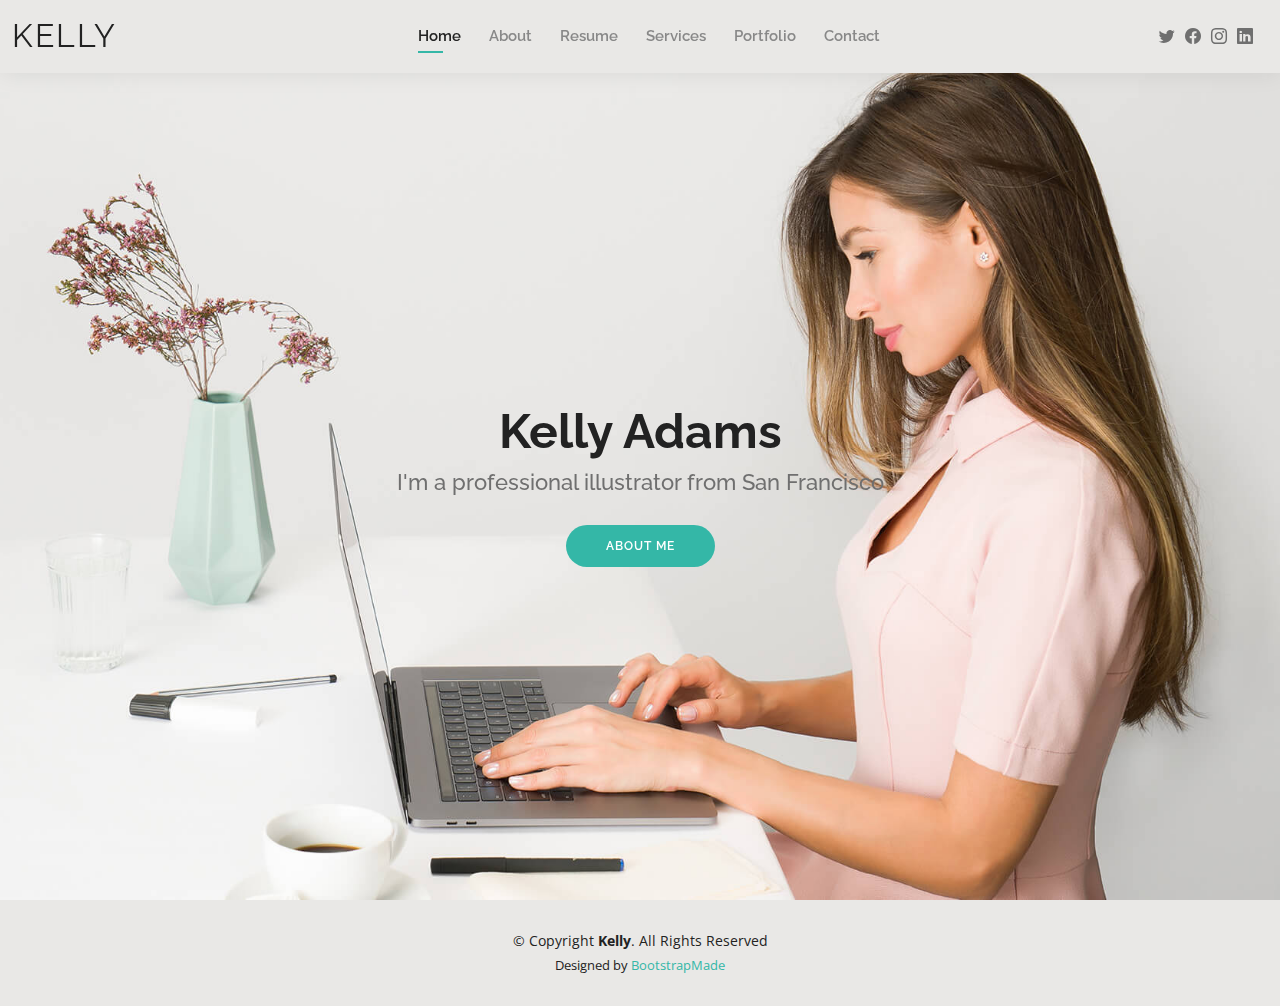
==== Static Site/index.html @ 9e60107a "First Commit" ====
<!DOCTYPE html>
<html lang="en">

<head>
  <meta charset="utf-8">
  <meta content="width=device-width, initial-scale=1.0" name="viewport">

  <title>Kelly Bootstrap Template - Index</title>
  <meta content="" name="description">
  <meta content="" name="keywords">

  <!-- Favicons -->
  <link href="assets/img/favicon.png" rel="icon">
  <link href="assets/img/apple-touch-icon.png" rel="apple-touch-icon">

  <!-- Google Fonts -->
  <link href="https://fonts.googleapis.com/css?family=Open+Sans:300,300i,400,400i,600,600i,700,700i|Raleway:300,300i,400,400i,500,500i,600,600i,700,700i|Poppins:300,300i,400,400i,500,500i,600,600i,700,700i" rel="stylesheet">

  <!-- Vendor CSS Files -->
  <link href="assets/vendor/aos/aos.css" rel="stylesheet">
  <link href="assets/vendor/bootstrap/css/bootstrap.min.css" rel="stylesheet">
  <link href="assets/vendor/bootstrap-icons/bootstrap-icons.css" rel="stylesheet">
  <link href="assets/vendor/boxicons/css/boxicons.min.css" rel="stylesheet">
  <link href="assets/vendor/glightbox/css/glightbox.min.css" rel="stylesheet">
  <link href="assets/vendor/swiper/swiper-bundle.min.css" rel="stylesheet">

  <!-- Template Main CSS File -->
  <link href="assets/css/style.css" rel="stylesheet">

  <!-- =======================================================
  * Template Name: Kelly
  * Updated: Mar 10 2023 with Bootstrap v5.2.3
  * Template URL: https://bootstrapmade.com/kelly-free-bootstrap-cv-resume-html-template/
  * Author: BootstrapMade.com
  * License: https://bootstrapmade.com/license/
  ======================================================== -->
</head>

<body>

  <!-- ======= Header ======= -->
  <header id="header" class="fixed-top">
    <div class="container-fluid d-flex justify-content-between align-items-center">

      <h1 class="logo me-auto me-lg-0"><a href="index.html">Kelly</a></h1>
      <!-- Uncomment below if you prefer to use an image logo -->
      <!-- <a href="index.html" class="logo"><img src="assets/img/logo.png" alt="" class="img-fluid"></a>-->

      <nav id="navbar" class="navbar order-last order-lg-0">
        <ul>
          <li><a class="active" href="index.html">Home</a></li>
          <li><a href="about.html">About</a></li>
          <li><a href="resume.html">Resume</a></li>
          <li><a href="services.html">Services</a></li>
          <li><a href="portfolio.html">Portfolio</a></li>
          <li><a href="contact.html">Contact</a></li>
        </ul>
        <i class="bi bi-list mobile-nav-toggle"></i>
      </nav><!-- .navbar -->

      <div class="header-social-links">
        <a href="#" class="twitter"><i class="bi bi-twitter"></i></a>
        <a href="#" class="facebook"><i class="bi bi-facebook"></i></a>
        <a href="#" class="instagram"><i class="bi bi-instagram"></i></a>
        <a href="#" class="linkedin"><i class="bi bi-linkedin"></i></i></a>
      </div>

    </div>

  </header><!-- End Header -->

  <!-- ======= Hero Section ======= -->
  <section id="hero" class="d-flex align-items-center">
    <div class="container d-flex flex-column align-items-center" data-aos="zoom-in" data-aos-delay="100">
      <h1>Kelly Adams</h1>
      <h2>I'm a professional illustrator from San Francisco</h2>
      <a href="about.html" class="btn-about">About Me</a>
    </div>
  </section><!-- End Hero -->

  <!-- ======= Footer ======= -->
  <footer id="footer">
    <div class="container">
      <div class="copyright">
        &copy; Copyright <strong><span>Kelly</span></strong>. All Rights Reserved
      </div>
      <div class="credits">
        <!-- All the links in the footer should remain intact. -->
        <!-- You can delete the links only if you purchased the pro version. -->
        <!-- Licensing information: https://bootstrapmade.com/license/ -->
        <!-- Purchase the pro version with working PHP/AJAX contact form: https://bootstrapmade.com/kelly-free-bootstrap-cv-resume-html-template/ -->
        Designed by <a href="https://bootstrapmade.com/">BootstrapMade</a>
      </div>
    </div>
  </footer><!-- End  Footer -->

  <div id="preloader"></div>
  <a href="#" class="back-to-top d-flex align-items-center justify-content-center"><i class="bi bi-arrow-up-short"></i></a>

  <!-- Vendor JS Files -->
  <script src="assets/vendor/purecounter/purecounter_vanilla.js"></script>
  <script src="assets/vendor/aos/aos.js"></script>
  <script src="assets/vendor/bootstrap/js/bootstrap.bundle.min.js"></script>
  <script src="assets/vendor/glightbox/js/glightbox.min.js"></script>
  <script src="assets/vendor/isotope-layout/isotope.pkgd.min.js"></script>
  <script src="assets/vendor/swiper/swiper-bundle.min.js"></script>
  <script src="assets/vendor/waypoints/noframework.waypoints.js"></script>
  <script src="assets/vendor/php-email-form/validate.js"></script>

  <!-- Template Main JS File -->
  <script src="assets/js/main.js"></script>

</body>

</html>
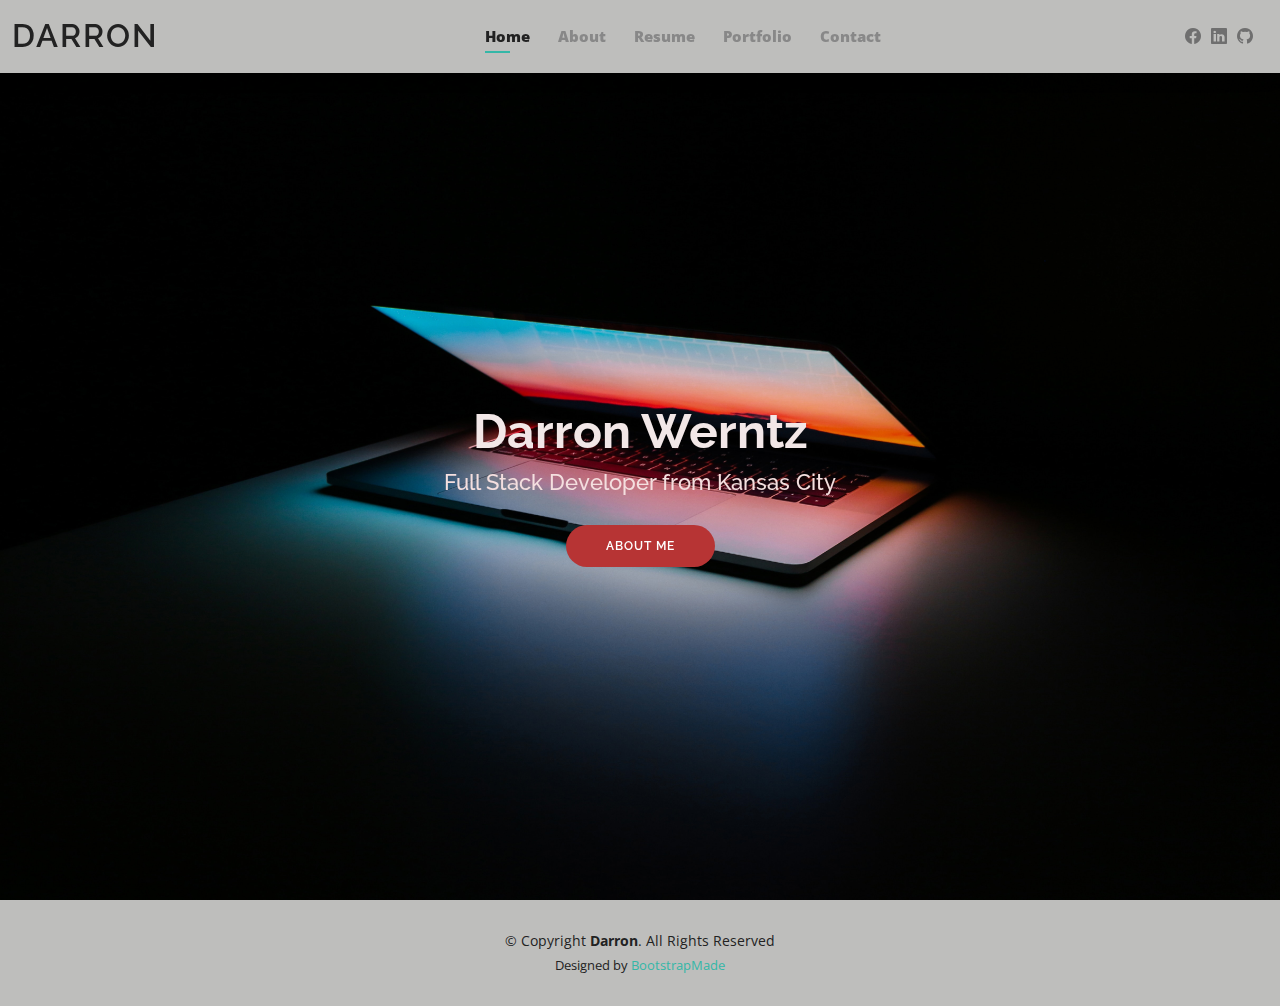
==== commit 36b5d2d9: "First Edit" ====
--- a/Static Site/index.html
+++ b/Static Site/index.html
@@ -5,12 +5,12 @@
   <meta charset="utf-8">
   <meta content="width=device-width, initial-scale=1.0" name="viewport">
 
-  <title>Kelly Bootstrap Template - Index</title>
+  <title>Darron Werntz - Index</title>
   <meta content="" name="description">
   <meta content="" name="keywords">
 
   <!-- Favicons -->
-  <link href="assets/img/favicon.png" rel="icon">
+  <!-- <link href="assets/img/favicon.png" rel="icon"> -->
   <link href="assets/img/apple-touch-icon.png" rel="apple-touch-icon">
 
   <!-- Google Fonts -->
@@ -42,7 +42,7 @@
   <header id="header" class="fixed-top">
     <div class="container-fluid d-flex justify-content-between align-items-center">
 
-      <h1 class="logo me-auto me-lg-0"><a href="index.html">Kelly</a></h1>
+      <h1 class="logo me-auto me-lg-0"><a href="index.html">Darron</a></h1>
       <!-- Uncomment below if you prefer to use an image logo -->
       <!-- <a href="index.html" class="logo"><img src="assets/img/logo.png" alt="" class="img-fluid"></a>-->
 
@@ -51,7 +51,7 @@
           <li><a class="active" href="index.html">Home</a></li>
           <li><a href="about.html">About</a></li>
           <li><a href="resume.html">Resume</a></li>
-          <li><a href="services.html">Services</a></li>
+          <!-- <li><a href="services.html">Services</a></li> -->
           <li><a href="portfolio.html">Portfolio</a></li>
           <li><a href="contact.html">Contact</a></li>
         </ul>
@@ -59,10 +59,11 @@
       </nav><!-- .navbar -->
 
       <div class="header-social-links">
-        <a href="#" class="twitter"><i class="bi bi-twitter"></i></a>
+        <!-- <a href="#" class="twitter"><i class="bi bi-twitter"></i></a> -->
         <a href="#" class="facebook"><i class="bi bi-facebook"></i></a>
-        <a href="#" class="instagram"><i class="bi bi-instagram"></i></a>
+        <!-- <a href="#" class="instagram"><i class="bi bi-instagram"></i></a> -->
         <a href="#" class="linkedin"><i class="bi bi-linkedin"></i></i></a>
+        <a href="#" class="github"><i class="bi bi-github"></i></a>
       </div>
 
     </div>
@@ -72,8 +73,8 @@
   <!-- ======= Hero Section ======= -->
   <section id="hero" class="d-flex align-items-center">
     <div class="container d-flex flex-column align-items-center" data-aos="zoom-in" data-aos-delay="100">
-      <h1>Kelly Adams</h1>
-      <h2>I'm a professional illustrator from San Francisco</h2>
+      <h1>Darron Werntz</h1>
+      <h2>Full Stack Developer from Kansas City</h2>
       <a href="about.html" class="btn-about">About Me</a>
     </div>
   </section><!-- End Hero -->
@@ -82,7 +83,7 @@
   <footer id="footer">
     <div class="container">
       <div class="copyright">
-        &copy; Copyright <strong><span>Kelly</span></strong>. All Rights Reserved
+        &copy; Copyright <strong><span>Darron</span></strong>. All Rights Reserved
       </div>
       <div class="credits">
         <!-- All the links in the footer should remain intact. -->
--- a/Static Site/assets/css/style.css
+++ b/Static Site/assets/css/style.css
@@ -62,7 +62,7 @@
   position: fixed;
   top: calc(50% - 30px);
   left: calc(50% - 30px);
-  border: 6px solid #34b7a7;
+  border: 6px solid #b77834;
   border-top-color: #dcf5f2;
   border-radius: 50%;
   width: 60px;
@@ -117,7 +117,7 @@
 # Header
 --------------------------------------------------------------*/
 #header {
-  background: #e9e8e6;
+  background: #bebebc;
   box-shadow: 0px 0px 25px 0 rgba(0, 0, 0, 0.08);
   z-index: 997;
   padding: 15px 0;
@@ -128,7 +128,7 @@
   margin: 0;
   padding: 0;
   line-height: 1;
-  font-weight: 400;
+  font-weight: 600;
   letter-spacing: 2px;
   text-transform: uppercase;
 }
@@ -195,9 +195,9 @@
   display: flex;
   align-items: center;
   justify-content: space-between;
-  font-family: "Raleway", sans-serif;
+  font-family: "Open Sans", sans-serif;
   font-size: 15px;
-  font-weight: 600;
+  font-weight: 900;
   color: #888888;
   white-space: nowrap;
   transition: 0.3s;
@@ -421,7 +421,7 @@
 #hero {
   width: 100%;
   height: 100vh;
-  background: url("../img/hero-bg.jpg") top right;
+  background: url("../img/laptop.jpg") center;
   background-size: cover;
 }
 
@@ -441,11 +441,11 @@
   font-size: 48px;
   font-weight: 700;
   line-height: 56px;
-  color: #222222;
+  color: #f2e7e7;
 }
 
 #hero h2 {
-  color: #6f6f6f;
+  color: #f4dfdf;
   margin: 10px 0 0 0;
   font-size: 22px;
 }
@@ -462,11 +462,11 @@
   transition: 0.5s;
   margin-top: 30px;
   color: #fff;
-  background: #34b7a7;
+  background: #b73434;
 }
 
 #hero .btn-about:hover {
-  background: #3dc8b7;
+  background: #f7634d;
 }
 
 @media (min-width: 1024px) {
@@ -1272,7 +1272,7 @@
 # Footer
 --------------------------------------------------------------*/
 #footer {
-  background: #e9e8e6;
+  background: #bebebc;
   padding: 30px 0;
   color: #222222;
   font-size: 14px;
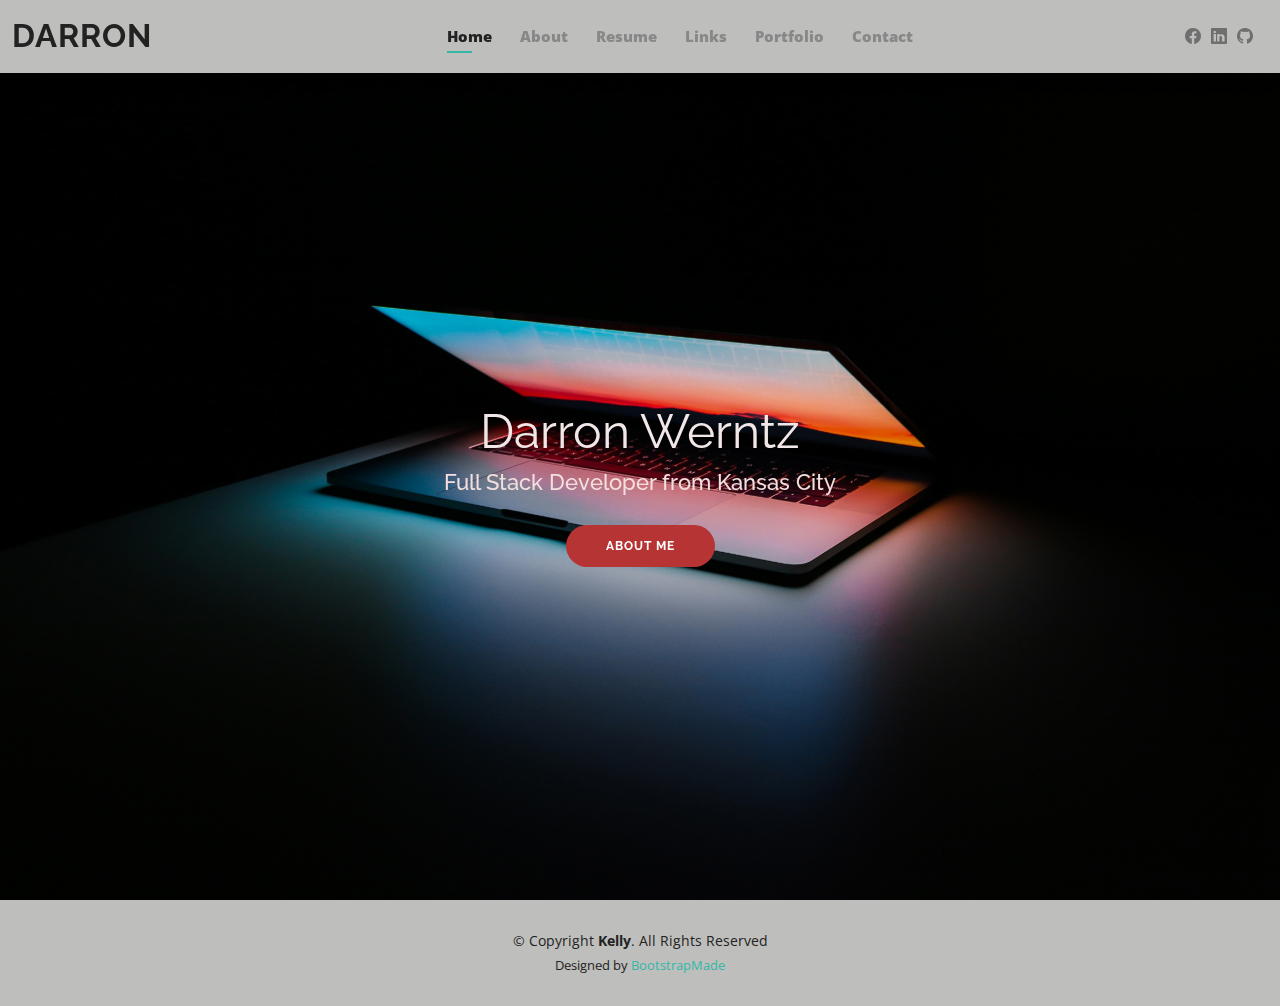
==== commit 1811bae0: "Changes to Index and About" ====
--- a/Static Site/index.html
+++ b/Static Site/index.html
@@ -10,7 +10,7 @@
   <meta content="" name="keywords">
 
   <!-- Favicons -->
-  <!-- <link href="assets/img/favicon.png" rel="icon"> -->
+  <link href="assets/img/favicon32.png" rel="icon">
   <link href="assets/img/apple-touch-icon.png" rel="apple-touch-icon">
 
   <!-- Google Fonts -->
@@ -43,15 +43,13 @@
     <div class="container-fluid d-flex justify-content-between align-items-center">
 
       <h1 class="logo me-auto me-lg-0"><a href="index.html">Darron</a></h1>
-      <!-- Uncomment below if you prefer to use an image logo -->
-      <!-- <a href="index.html" class="logo"><img src="assets/img/logo.png" alt="" class="img-fluid"></a>-->
 
       <nav id="navbar" class="navbar order-last order-lg-0">
         <ul>
           <li><a class="active" href="index.html">Home</a></li>
           <li><a href="about.html">About</a></li>
           <li><a href="resume.html">Resume</a></li>
-          <!-- <li><a href="services.html">Services</a></li> -->
+          <li><a href="links.html">Links</a></li>
           <li><a href="portfolio.html">Portfolio</a></li>
           <li><a href="contact.html">Contact</a></li>
         </ul>
@@ -59,9 +57,7 @@
       </nav><!-- .navbar -->
 
       <div class="header-social-links">
-        <!-- <a href="#" class="twitter"><i class="bi bi-twitter"></i></a> -->
         <a href="#" class="facebook"><i class="bi bi-facebook"></i></a>
-        <!-- <a href="#" class="instagram"><i class="bi bi-instagram"></i></a> -->
         <a href="#" class="linkedin"><i class="bi bi-linkedin"></i></i></a>
         <a href="#" class="github"><i class="bi bi-github"></i></a>
       </div>
@@ -83,7 +79,7 @@
   <footer id="footer">
     <div class="container">
       <div class="copyright">
-        &copy; Copyright <strong><span>Darron</span></strong>. All Rights Reserved
+        &copy; Copyright <strong><span>Kelly</span></strong>. All Rights Reserved
       </div>
       <div class="credits">
         <!-- All the links in the footer should remain intact. -->
--- a/Static Site/assets/css/style.css
+++ b/Static Site/assets/css/style.css
@@ -128,8 +128,8 @@
   margin: 0;
   padding: 0;
   line-height: 1;
-  font-weight: 600;
-  letter-spacing: 2px;
+  font-weight: Bold;
+  letter-spacing: 1px;
   text-transform: uppercase;
 }
 
@@ -439,7 +439,7 @@
 #hero h1 {
   margin: 0;
   font-size: 48px;
-  font-weight: 700;
+  font-weight: 400;
   line-height: 56px;
   color: #f2e7e7;
 }
@@ -453,7 +453,7 @@
 #hero .btn-about {
   font-family: "Raleway", sans-serif;
   text-transform: uppercase;
-  font-weight: 600;
+  font-weight: Bold;
   font-size: 12px;
   letter-spacing: 1px;
   display: inline-block;
@@ -604,6 +604,7 @@
   padding: 0;
 }
 
+
 .about .content ul li {
   padding-bottom: 10px;
 }
@@ -618,140 +619,6 @@
   margin-bottom: 0;
 }
 
-/*--------------------------------------------------------------
-# Skills
---------------------------------------------------------------*/
-.skills .progress {
-  height: 60px;
-  display: block;
-  background: none;
-  border-radius: 0;
-}
-
-.skills .progress .skill {
-  padding: 10px 0;
-  margin: 0 0 6px 0;
-  text-transform: uppercase;
-  display: block;
-  font-weight: 600;
-  font-family: "Poppins", sans-serif;
-  color: #222222;
-}
-
-.skills .progress .skill .val {
-  float: right;
-  font-style: normal;
-}
-
-.skills .progress-bar-wrap {
-  background: #f3f3f3;
-}
-
-.skills .progress-bar {
-  width: 1px;
-  height: 10px;
-  transition: 0.9s;
-  background-color: #34b7a7;
-}
-
-/*--------------------------------------------------------------
-# Facts
---------------------------------------------------------------*/
-.facts .counters span {
-  font-size: 48px;
-  display: block;
-  color: #34b7a7;
-}
-
-.facts .counters p {
-  padding: 0;
-  margin: 0 0 20px 0;
-  font-family: "Raleway", sans-serif;
-  font-size: 14px;
-}
-
-/*--------------------------------------------------------------
-# Testimonials
---------------------------------------------------------------*/
-.testimonials .section-header {
-  margin-bottom: 40px;
-}
-
-.testimonials .testimonials-carousel,
-.testimonials .testimonials-slider {
-  overflow: hidden;
-}
-
-.testimonials .testimonial-item {
-  text-align: center;
-}
-
-.testimonials .testimonial-item .testimonial-img {
-  width: 120px;
-  border-radius: 50%;
-  border: 4px solid #fff;
-  margin: 0 auto;
-}
-
-.testimonials .testimonial-item h3 {
-  font-size: 20px;
-  font-weight: bold;
-  margin: 10px 0 5px 0;
-  color: #111;
-}
-
-.testimonials .testimonial-item h4 {
-  font-size: 14px;
-  color: #999;
-  margin: 0 0 15px 0;
-}
-
-.testimonials .testimonial-item .quote-icon-left,
-.testimonials .testimonial-item .quote-icon-right {
-  color: #c8efea;
-  font-size: 26px;
-}
-
-.testimonials .testimonial-item .quote-icon-left {
-  display: inline-block;
-  left: -5px;
-  position: relative;
-}
-
-.testimonials .testimonial-item .quote-icon-right {
-  display: inline-block;
-  right: -5px;
-  position: relative;
-  top: 10px;
-}
-
-.testimonials .testimonial-item p {
-  font-style: italic;
-  margin: 0 auto 15px auto;
-}
-
-@media (min-width: 992px) {
-  .testimonials .testimonial-item p {
-    width: 80%;
-  }
-}
-
-.testimonials .swiper-pagination {
-  margin-top: 20px;
-  position: relative;
-}
-
-.testimonials .swiper-pagination .swiper-pagination-bullet {
-  width: 12px;
-  height: 12px;
-  background-color: #fff;
-  opacity: 1;
-  border: 1px solid #34b7a7;
-}
-
-.testimonials .swiper-pagination .swiper-pagination-bullet-active {
-  background-color: #34b7a7;
-}
 
 /*--------------------------------------------------------------
 # Resume
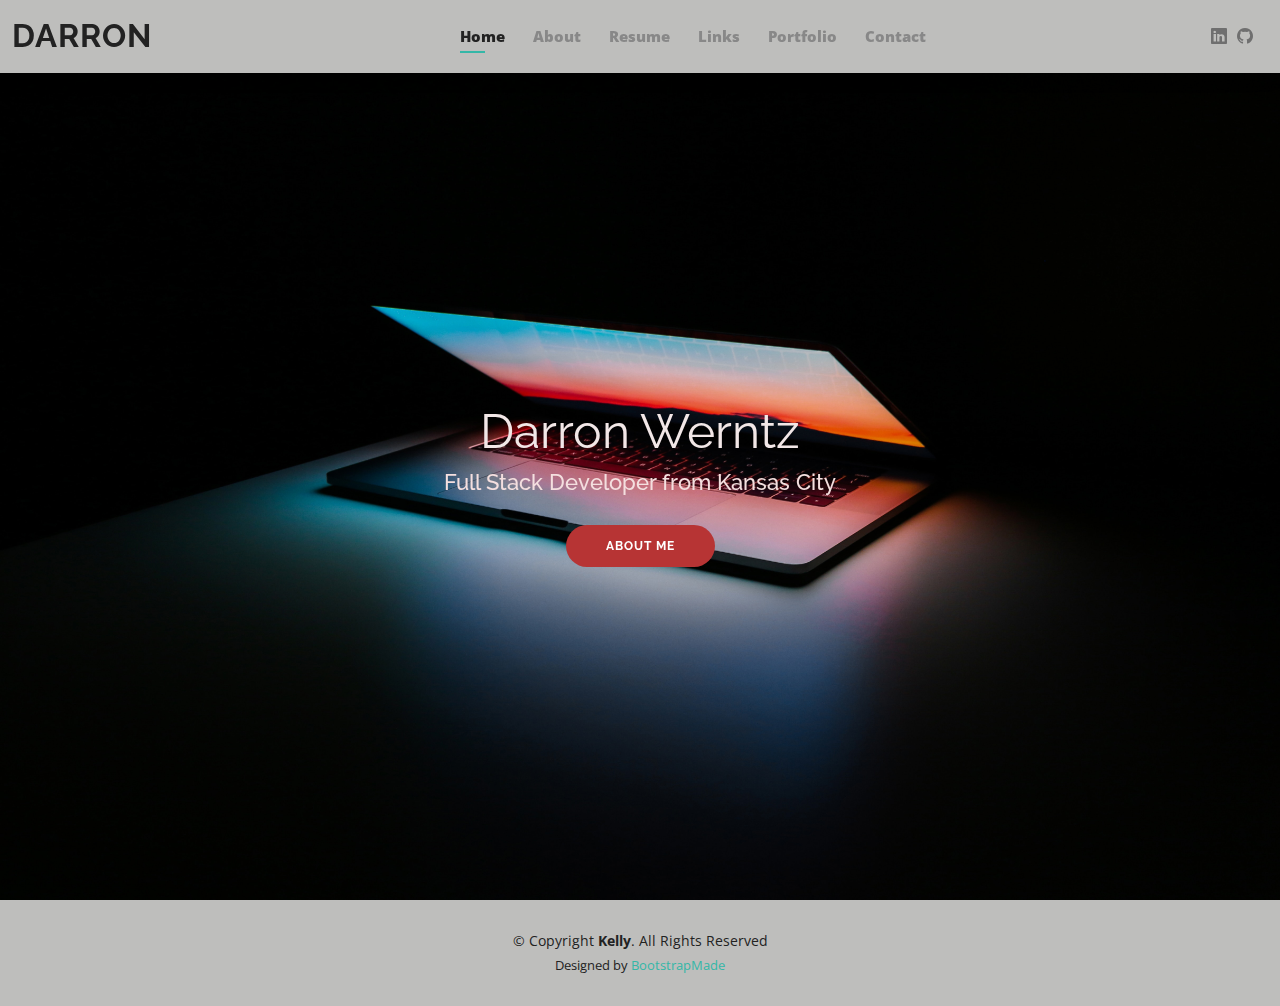
==== commit a3df4e75: "Updated Index About" ====
--- a/Static Site/index.html
+++ b/Static Site/index.html
@@ -57,7 +57,6 @@
       </nav><!-- .navbar -->
 
       <div class="header-social-links">
-        <a href="#" class="facebook"><i class="bi bi-facebook"></i></a>
         <a href="#" class="linkedin"><i class="bi bi-linkedin"></i></i></a>
         <a href="#" class="github"><i class="bi bi-github"></i></a>
       </div>
--- a/Static Site/assets/css/style.css
+++ b/Static Site/assets/css/style.css
@@ -599,11 +599,14 @@
   color: #555555;
 }
 
+.about img {
+  border-radius: 20px;
+}
+
 .about .content ul {
   list-style: none;
   padding: 0;
 }
-
 
 .about .content ul li {
   padding-bottom: 10px;
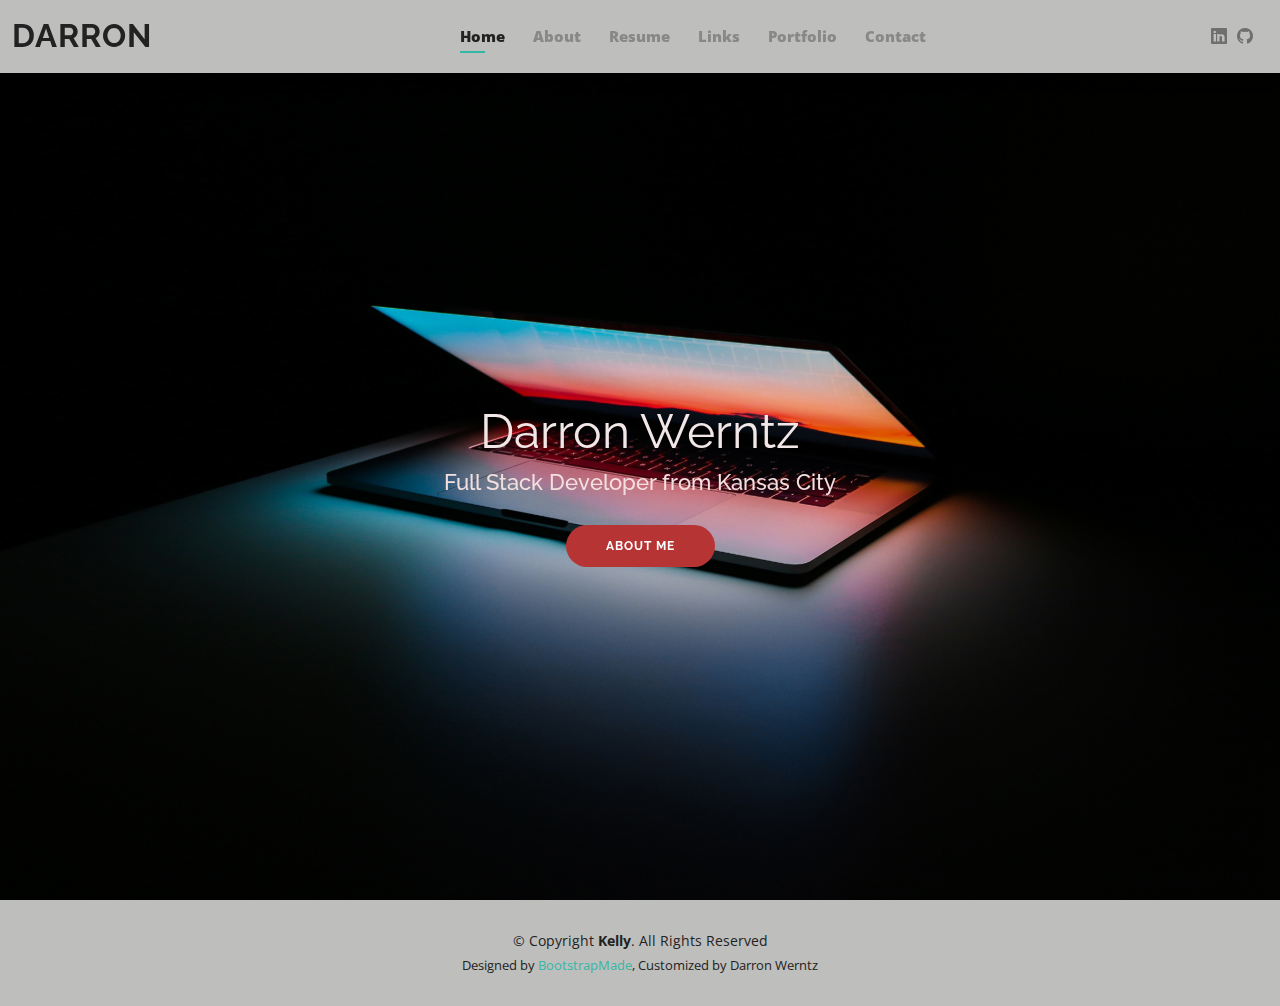
==== commit 1b8195c2: "Many Changes" ====
--- a/Static Site/index.html
+++ b/Static Site/index.html
@@ -57,8 +57,9 @@
       </nav><!-- .navbar -->
 
       <div class="header-social-links">
-        <a href="#" class="linkedin"><i class="bi bi-linkedin"></i></i></a>
-        <a href="#" class="github"><i class="bi bi-github"></i></a>
+        <a href="https://www.linkedin.com/in/darron-werntz-77b423255/" target = "_blank" class="linkedin"><i class="bi bi-linkedin"></i></i></a>
+        <a href="https://github.com/DarronWerntz" target = "_blank" class="github"><i class="bi bi-github"></i>     
+        </a>
       </div>
 
     </div>
@@ -85,7 +86,7 @@
         <!-- You can delete the links only if you purchased the pro version. -->
         <!-- Licensing information: https://bootstrapmade.com/license/ -->
         <!-- Purchase the pro version with working PHP/AJAX contact form: https://bootstrapmade.com/kelly-free-bootstrap-cv-resume-html-template/ -->
-        Designed by <a href="https://bootstrapmade.com/">BootstrapMade</a>
+        Designed by <a href="https://bootstrapmade.com/">BootstrapMade</a>, Customized by Darron Werntz</a>
       </div>
     </div>
   </footer><!-- End  Footer -->
--- a/Static Site/assets/css/style.css
+++ b/Static Site/assets/css/style.css
@@ -685,7 +685,7 @@
 }
 
 /*--------------------------------------------------------------
-# Services
+# Links
 --------------------------------------------------------------*/
 .services .icon-box {
   text-align: center;
@@ -704,112 +704,6 @@
   justify-content: center;
   transition: ease-in-out 0.3s;
   position: relative;
-}
-
-.services .icon-box .icon i {
-  font-size: 36px;
-  transition: 0.5s;
-  position: relative;
-}
-
-.services .icon-box .icon svg {
-  position: absolute;
-  top: 0;
-  left: 0;
-}
-
-.services .icon-box .icon svg path {
-  transition: 0.5s;
-  fill: #f5f5f5;
-}
-
-.services .icon-box h4 {
-  font-weight: 600;
-  margin: 10px 0 15px 0;
-  font-size: 22px;
-}
-
-.services .icon-box h4 a {
-  color: #222222;
-  transition: ease-in-out 0.3s;
-}
-
-.services .icon-box p {
-  line-height: 24px;
-  font-size: 14px;
-  margin-bottom: 0;
-}
-
-.services .iconbox-blue i {
-  color: #47aeff;
-}
-
-.services .iconbox-blue:hover .icon i {
-  color: #fff;
-}
-
-.services .iconbox-blue:hover .icon path {
-  fill: #47aeff;
-}
-
-.services .iconbox-orange i {
-  color: #ffa76e;
-}
-
-.services .iconbox-orange:hover .icon i {
-  color: #fff;
-}
-
-.services .iconbox-orange:hover .icon path {
-  fill: #ffa76e;
-}
-
-.services .iconbox-pink i {
-  color: #e80368;
-}
-
-.services .iconbox-pink:hover .icon i {
-  color: #fff;
-}
-
-.services .iconbox-pink:hover .icon path {
-  fill: #e80368;
-}
-
-.services .iconbox-yellow i {
-  color: #ffbb2c;
-}
-
-.services .iconbox-yellow:hover .icon i {
-  color: #fff;
-}
-
-.services .iconbox-yellow:hover .icon path {
-  fill: #ffbb2c;
-}
-
-.services .iconbox-red i {
-  color: #ff5828;
-}
-
-.services .iconbox-red:hover .icon i {
-  color: #fff;
-}
-
-.services .iconbox-red:hover .icon path {
-  fill: #ff5828;
-}
-
-.services .iconbox-teal i {
-  color: #11dbcf;
-}
-
-.services .iconbox-teal:hover .icon i {
-  color: #fff;
-}
-
-.services .iconbox-teal:hover .icon path {
-  fill: #11dbcf;
 }
 
 /*--------------------------------------------------------------
